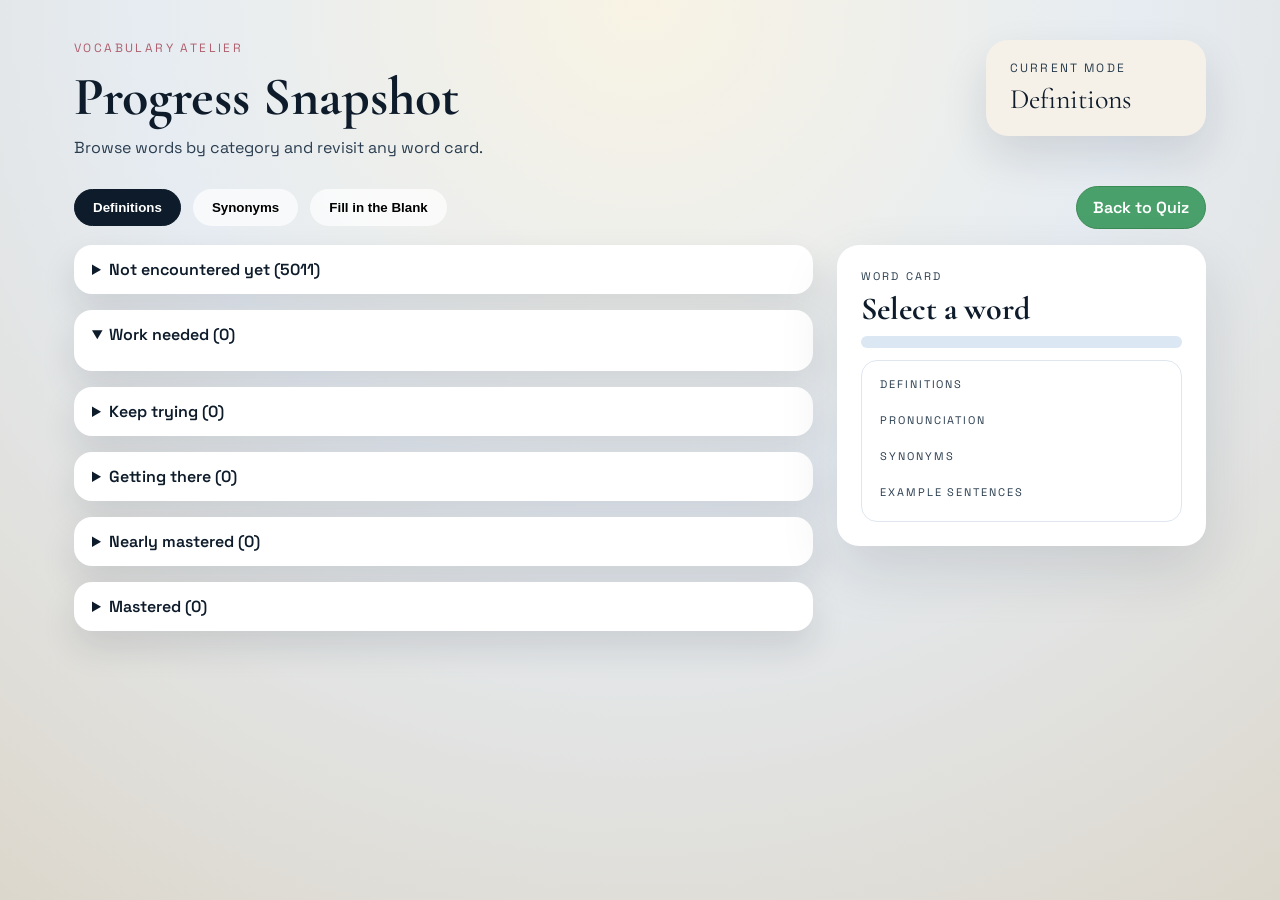
==== progress_snapshot.html @ 0d74e09c "Add pronunciation JSON files and enhance styling for definitions and pronunciations - Created new JS" ====
<!DOCTYPE html>
<html lang="en">
  <head>
    <meta charset="UTF-8" />
    <meta name="viewport" content="width=device-width, initial-scale=1.0" />
    <title>BiblioBuddy Progress Snapshot</title>
    <link rel="apple-touch-icon" sizes="180x180" href="favicon/apple-touch-icon.png">
    <link rel="icon" type="image/png" sizes="32x32" href="favicon/favicon-32x32.png">
    <link rel="icon" type="image/png" sizes="16x16" href="favicon/favicon-16x16.png">
    <link rel="manifest" href="site.webmanifest">
    <link rel="preconnect" href="https://fonts.googleapis.com" />
    <link rel="preconnect" href="https://fonts.gstatic.com" crossorigin />
    <link
      href="https://fonts.googleapis.com/css2?family=Cormorant+Garamond:wght@500;600;700&family=Space+Grotesk:wght@400;500;600&display=swap"
      rel="stylesheet"
    />
    <link rel="stylesheet" href="styles.css" />
  </head>
  <body>
    <div class="app">
      <header class="hero">
        <div>
          <p class="eyebrow">Vocabulary Atelier</p>
          <h1>Progress Snapshot</h1>
          <p class="subtitle">Browse words by category and revisit any word card.</p>
        </div>
        <div class="hero-card">
          <p class="hero-label">Current Mode</p>
          <div id="modeCapsule" class="hero-mode">Definitions</div>
        </div>
      </header>

      <section class="mode-bar">
        <div class="mode-group">
          <button class="mode-button" data-mode="definitions">Definitions</button>
          <button class="mode-button" data-mode="synonyms">Synonyms</button>
          <button class="mode-button" data-mode="fitb">Fill in the Blank</button>
        </div>
        <a href="index.html" class="ghost-button back-button">Back to Quiz</a>
      </section>

      <main class="snapshot-layout">
        <section class="snapshot-column" id="categoryColumn"></section>
        <section class="word-card">
          <p class="question-meta">Word Card</p>
          <h2 id="cardWord">Select a word</h2>
          <div class="question-badge" id="cardPos"></div>
          <section class="answer-details visible" aria-live="polite">
            <div class="answer-grid">
              <div>
                <p class="detail-label">Definitions</p>
                <ol id="cardDefinitions" class="detail-definitions"></ol>
              </div>
              <div class="detail-span">
                <p class="detail-label">Pronunciation</p>
                <div id="cardPronunciation" class="pronunciation-container"></div>
              </div>
              <div class="detail-span">
                <p class="detail-label">Synonyms</p>
                <ul id="cardSynonyms" class="detail-list"></ul>
              </div>
              <div class="detail-span">
                <p class="detail-label">Example sentences</p>
                <ul id="cardSentences" class="detail-list"></ul>
              </div>
            </div>
          </section>
        </section>
      </main>
    </div>

    <script src="progress_snapshot.js"></script>
  </body>
</html>
---- styles.css ----
:root {
  color-scheme: light;
  --ink: #0d1b2a;
  --ink-soft: #2a3d4f;
  --paper: #f5f1e8;
  --gold: #c99b3b;
  --rose: #b05f6d;
  --sage: #c9d2c2;
  --sky: #dbe7f2;
  --shadow: rgba(13, 27, 42, 0.12);
  --radius: 22px;
  --display: "Cormorant Garamond", serif;
  --sans: "Space Grotesk", sans-serif;
}

* {
  box-sizing: border-box;
}

body {
  margin: 0;
  font-family: var(--sans);
  color: var(--ink);
  background: radial-gradient(circle at top, #f8f3e4 0%, #e6ecf2 45%, #dcd7cc 100%);
  min-height: 100vh;
}

.app {
  max-width: 1180px;
  margin: 0 auto;
  padding: 40px 24px 64px;
}

.hero {
  display: flex;
  justify-content: space-between;
  gap: 32px;
  align-items: flex-start;
  margin-bottom: 28px;
}

.eyebrow {
  text-transform: uppercase;
  letter-spacing: 0.2em;
  font-size: 12px;
  color: var(--rose);
  margin: 0 0 8px;
}

h1 {
  font-family: var(--display);
  font-size: 54px;
  margin: 0 0 8px;
}

.subtitle {
  max-width: 420px;
  color: var(--ink-soft);
  margin: 0;
}

.hero-card {
  background: var(--paper);
  padding: 20px 24px;
  border-radius: var(--radius);
  box-shadow: 0 20px 45px var(--shadow);
  min-width: 220px;
}

.hero-label {
  font-size: 12px;
  text-transform: uppercase;
  letter-spacing: 0.18em;
  color: var(--ink-soft);
  margin: 0 0 6px;
}

.hero-mode {
  font-family: var(--display);
  font-size: 28px;
}

.hero-note {
  margin-top: 8px;
  color: var(--rose);
  font-size: 13px;
}

.mode-bar {
  display: flex;
  flex-wrap: wrap;
  gap: 12px;
  margin-bottom: 16px;
  align-items: center;
  justify-content: space-between;
}

.mode-group {
  display: flex;
  flex-wrap: wrap;
  gap: 12px;
}

.mode-actions {
  display: flex;
  gap: 12px;
  align-items: center;
}

.mode-button {
  border: 1px solid transparent;
  padding: 10px 18px;
  border-radius: 999px;
  background: rgba(255, 255, 255, 0.7);
  font-weight: 600;
  cursor: pointer;
  transition: all 0.2s ease;
}
.mode-button:hover,
.mode-button:focus,
.mode-button:active {
  background: rgba(255, 255, 255, 0.7);
}
.mode-button.active {
  background: var(--ink) !important;
  color: #fff;
}

.mode-button.active {
  background: var(--ink);
  color: #fff;
  border-color: var(--ink);
}

.control-bar {
  display: flex;
  justify-content: space-between;
  align-items: center;
  gap: 16px;
  margin-bottom: 28px;
  flex-wrap: wrap;
}

.toggle {
  display: flex;
  gap: 10px;
  align-items: center;
  font-weight: 500;
}

.ghost-button {
  border: 1px solid var(--ink);
  background: #fff;
  padding: 10px 16px;
  border-radius: 999px;
  cursor: pointer;
  font-weight: 600;
}
.ghost-button:hover,
.ghost-button:focus,
.ghost-button:active {
  background: #fff;
}

.settings-button {
  border-color: #7d8da0;
  color: var(--ink);
}

.reset-button {
  border-color: #c94c4c;
  color: #c94c4c;
}

.layout {
  display: grid;
  grid-template-columns: 2fr 1fr;
  gap: 24px;
}

.settings-panel {
  margin-bottom: 28px;
}

.settings-card {
  background: var(--paper);
  border-radius: var(--radius);
  padding: 20px 24px;
  box-shadow: 0 16px 35px var(--shadow);
}

.settings-card h3 {
  margin: 0 0 8px;
  font-family: var(--display);
  font-size: 24px;
}

.settings-note {
  margin: 0 0 16px;
  color: var(--ink-soft);
}

.settings-actions {
  display: flex;
  flex-wrap: wrap;
  gap: 12px;
}

.save-button {
  background: #e6f4ea;
  border: 1px solid #79b78e;
  color: #2d6b43;
  padding: 12px 20px;
  border-radius: 999px;
  cursor: pointer;
  font-weight: 600;
  font-family: var(--sans);
}

.load-button {
  background: #e4f0ff;
  border: 1px solid #7aa7db;
  color: #2e5f96;
  padding: 12px 20px;
  border-radius: 999px;
  cursor: pointer;
  font-weight: 600;
  font-family: var(--sans);
}

.back-button {
  background: #4aa06a; /* green */
  border: 1px solid #3b8b56;
  color: #fff !important; /* ensure visited link doesn't change text color */
  padding: 10px 16px;
  border-radius: 999px;
  text-decoration: none;
  display: inline-flex;
  align-items: center;
  gap: 8px;
  font-weight: 600;
  font-family: var(--sans);
}

.back-button:visited {
  color: #fff !important;
}

.back-button:hover,
.back-button:focus,
.back-button:active {
  filter: brightness(0.95);
  background: #4aa06a;
}


.question-card {
  background: #fff;
  border-radius: var(--radius);
  padding: 28px;
  box-shadow: 0 24px 60px var(--shadow);
  display: flex;
  flex-direction: column;
  gap: 20px;
}

.question-card.correct {
  background: #f1fbf5;
}

.question-card.incorrect {
  background: #fff2f2;
}

.question-header {
  display: flex;
  justify-content: space-between;
  align-items: flex-start;
  gap: 20px;
}

.question-meta {
  text-transform: uppercase;
  letter-spacing: 0.2em;
  font-size: 11px;
  color: var(--ink-soft);
  margin: 0 0 6px;
}

#questionTitle {
  font-family: var(--display);
  font-size: 36px;
  margin: 0;
}

.question-badge {
  padding: 6px 14px;
  border-radius: 999px;
  background: var(--sky);
  font-size: 12px;
  text-transform: uppercase;
  letter-spacing: 0.14em;
  color: var(--ink);
}

.question-prompt {
  font-size: 18px;
  color: var(--ink-soft);
  margin: 0;
}

.options {
  display: grid;
  gap: 12px;
}

.answer-details {
  border-radius: 16px;
  padding: 16px 18px;
  background: rgba(255, 255, 255, 0.8);
  border: 1px solid #dfe6ee;
  display: none;
}

.answer-details.visible {
  display: block;
}

.answer-grid {
  display: grid;
  grid-template-columns: repeat(auto-fit, minmax(200px, 1fr));
  gap: 16px;
}

.detail-span {
  grid-column: 1 / -1;
}

.detail-label {
  text-transform: uppercase;
  letter-spacing: 0.18em;
  font-size: 11px;
  color: var(--ink-soft);
  margin: 0 0 6px;
}

.detail-value {
  margin: 0;
  font-weight: 600;
}

.detail-list {
  margin: 0;
  padding-left: 18px;
  color: var(--ink-soft);
}

.option-button {
  padding: 14px 18px;
  border-radius: 16px;
  border: 1px solid #d7dfe6;
  background: #fff;
  text-align: left;
  cursor: pointer;
  font-size: 16px;
  font-family: var(--sans);
  transition: all 0.2s ease;
   white-space: normal;      /* allow wrapping */
   word-break: break-word;   /* break long words if necessary */
   hyphens: auto;            /* enable hyphenation where supported */
}

.option-button.correct {
  border-color: #2f8f5b;
  background: #e7f7ef;
}

.option-button.incorrect {
  border-color: #c94c4c;
  background: #fce8e8;
}

.question-footer {
  display: flex;
  justify-content: space-between;
  align-items: center;
  gap: 12px;
}

.primary-button {
  padding: 12px 20px;
  border-radius: 999px;
  border: none;
  background: var(--ink);
  color: #fff;
  cursor: pointer;
  font-weight: 600;
}

.primary-button:disabled {
  opacity: 0.5;
  cursor: not-allowed;
}

.feedback {
  margin: 0;
  font-weight: 600;
}

.stats {
  display: flex;
  flex-direction: column;
  gap: 20px;
}

.stats-card {
  background: var(--paper);
  border-radius: var(--radius);
  padding: 22px;
  box-shadow: 0 18px 40px var(--shadow);
}

.stats-link {
  display: block;
  color: inherit;
  text-decoration: none;
  cursor: pointer;
}

.stats-link:hover {
  transform: translateY(-2px);
  box-shadow: 0 20px 45px var(--shadow);
  cursor: pointer;
}

.stats-card h3 {
  margin: 0 0 16px;
  font-family: var(--display);
  font-size: 24px;
}

.stats-grid {
  display: grid;
  gap: 12px;
}

.stats-row {
  display: flex;
  justify-content: space-between;
  font-weight: 500;
}

.stats-row span:first-child {
  text-decoration: underline;
  text-decoration-thickness: 3px;
  text-underline-offset: 6px;
}

.stats-not-encountered span:first-child {
  text-decoration-color: #9aa3ad;
}

.stats-work-needed span:first-child {
  text-decoration-color: #c94c4c;
}

.stats-keep-trying span:first-child {
  text-decoration-color: #e07b39;
}

.stats-getting-there span:first-child {
  text-decoration-color: #e6c34b;
}

.stats-nearly-mastered span:first-child {
  text-decoration-color: #4aa06a;
}

.stats-mastered span:first-child {
  text-decoration-color: #3a76d1;
}

.limit-summary {
  margin: 0 0 12px;
  font-weight: 600;
}

.limit-note {
  margin: 0;
  font-size: 13px;
  color: var(--ink-soft);
}

.review-toggle {
  display: flex;
  gap: 10px;
  align-items: center;
  font-weight: 500;
  margin-top: 16px;
  padding: 10px 12px;
  border: 1px solid #d7dfe6;
  border-radius: 999px;
  background: #fff;
  width: fit-content;
  cursor: pointer;
}

@media (max-width: 980px) {
  .hero {
    flex-direction: column;
  }

  .layout {
    grid-template-columns: 1fr;
  }
}

.snapshot-layout {
  display: grid;
  grid-template-columns: 2fr 1fr;
  gap: 24px;
}

.snapshot-column {
  display: flex;
  flex-direction: column;
  gap: 16px;
}

.category-block {
  background: #fff;
  border-radius: 18px;
  padding: 14px 18px;
  box-shadow: 0 16px 35px var(--shadow);
}

.category-block summary {
  cursor: pointer;
  font-weight: 600;
  background: transparent;
  -webkit-tap-highlight-color: transparent;
}

.category-block summary:focus {
  outline: none;
  background: transparent;
}

.category-block[open] summary {
  background: transparent;
}
.word-list {
  display: flex;
  flex-wrap: wrap;
  gap: 10px;
  margin: 12px 0 0;
  padding: 0;
  list-style: none;
}

.word-chip {
  border: 1px solid #d7dfe6;
  padding: 6px 12px;
  border-radius: 999px;
  background: #fff;
  cursor: pointer;
  font-size: 14px;
  font-family: var(--sans);
}

.word-chip:focus,
.word-chip:active {
  outline: none;
  background: #fff;
}

.word-chip:hover,
.word-chip:focus,
.word-chip:active {
  border-color: var(--ink);
  background: #fff;
}

.word-card {
  background: #fff;
  border-radius: var(--radius);
  padding: 24px;
  box-shadow: 0 24px 60px var(--shadow);
  position: sticky;
  top: 80px; /* leave room for header */
  align-self: start; /* stay at top of column */
  max-height: calc(100vh - 120px); /* allow scrolling within card */
  overflow: auto;
}

.word-card h2 {
  margin: 0 0 8px;
  font-family: var(--display);
  font-size: 32px;
}

.word-card .question-badge {
  margin-bottom: 12px;
}

@media (max-width: 980px) {
  .snapshot-layout {
    grid-template-columns: 1fr;
  }
}

/* Definitions list styling */
.detail-definitions {
  margin: 0;
  padding-left: 0;
  list-style-position: inside;
  color: var(--ink-soft);
}

.detail-definitions li {
  margin-bottom: 6px;
}

/* Pronunciations styling */
.pronunciation-container {
  display: flex;
  flex-direction: column;
  gap: 8px;
}

.pronunciation-item {
  display: flex;
  align-items: center;
  gap: 10px;
  padding: 8px 0;
}

.pronunciation-text {
  font-family: "Courier New", monospace;
  color: var(--ink-soft);
  font-size: 14px;
}

.audio-btn {
  padding: 6px 10px;
  border-radius: 8px;
  border: 1px solid #d7dfe6;
  background: #fff;
  cursor: pointer;
  font-size: 16px;
  transition: all 0.2s ease;
  height: 32px;
  width: 32px;
  display: flex;
  align-items: center;
  justify-content: center;
  flex-shrink: 0;
}

.audio-btn:hover {
  background: #f0f0f0;
  border-color: var(--ink-soft);
}

.audio-btn:active {
  transform: scale(0.95);
}

.pronunciation-empty {
  color: var(--ink-soft);
  font-size: 14px;
  margin: 0;
  font-style: italic;
}

@media (max-width: 640px) {
  h1 {
    font-size: 42px;
  }

  .question-footer {
    flex-direction: column;
    align-items: flex-start;
  }
}
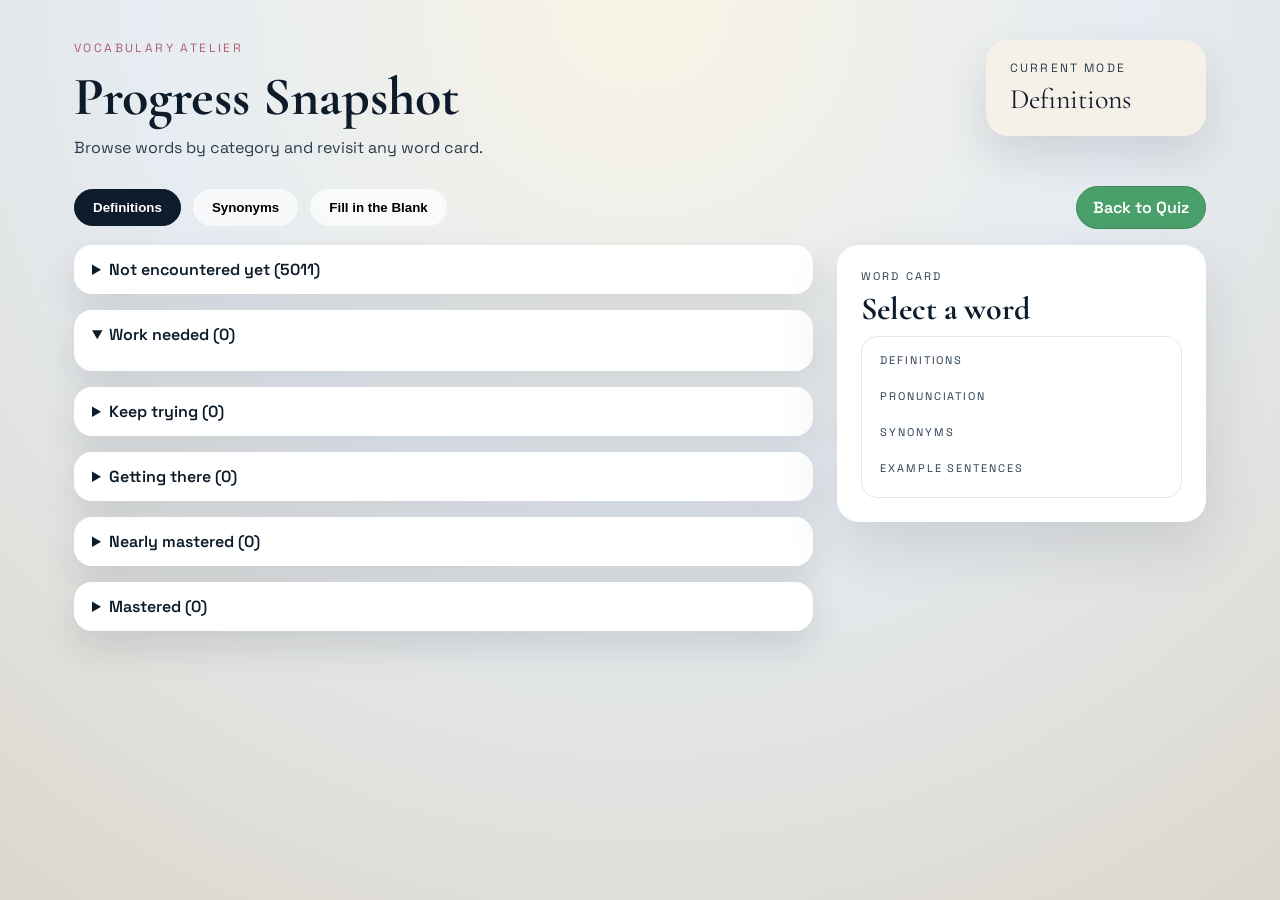
==== commit 4b3d1208: "- Remove redundant pronunciations - Update word card display to organize definitions by PoS - Remove" ====
--- a/progress_snapshot.html
+++ b/progress_snapshot.html
@@ -44,7 +44,6 @@
         <section class="word-card">
           <p class="question-meta">Word Card</p>
           <h2 id="cardWord">Select a word</h2>
-          <div class="question-badge" id="cardPos"></div>
           <section class="answer-details visible" aria-live="polite">
             <div class="answer-grid">
               <div>
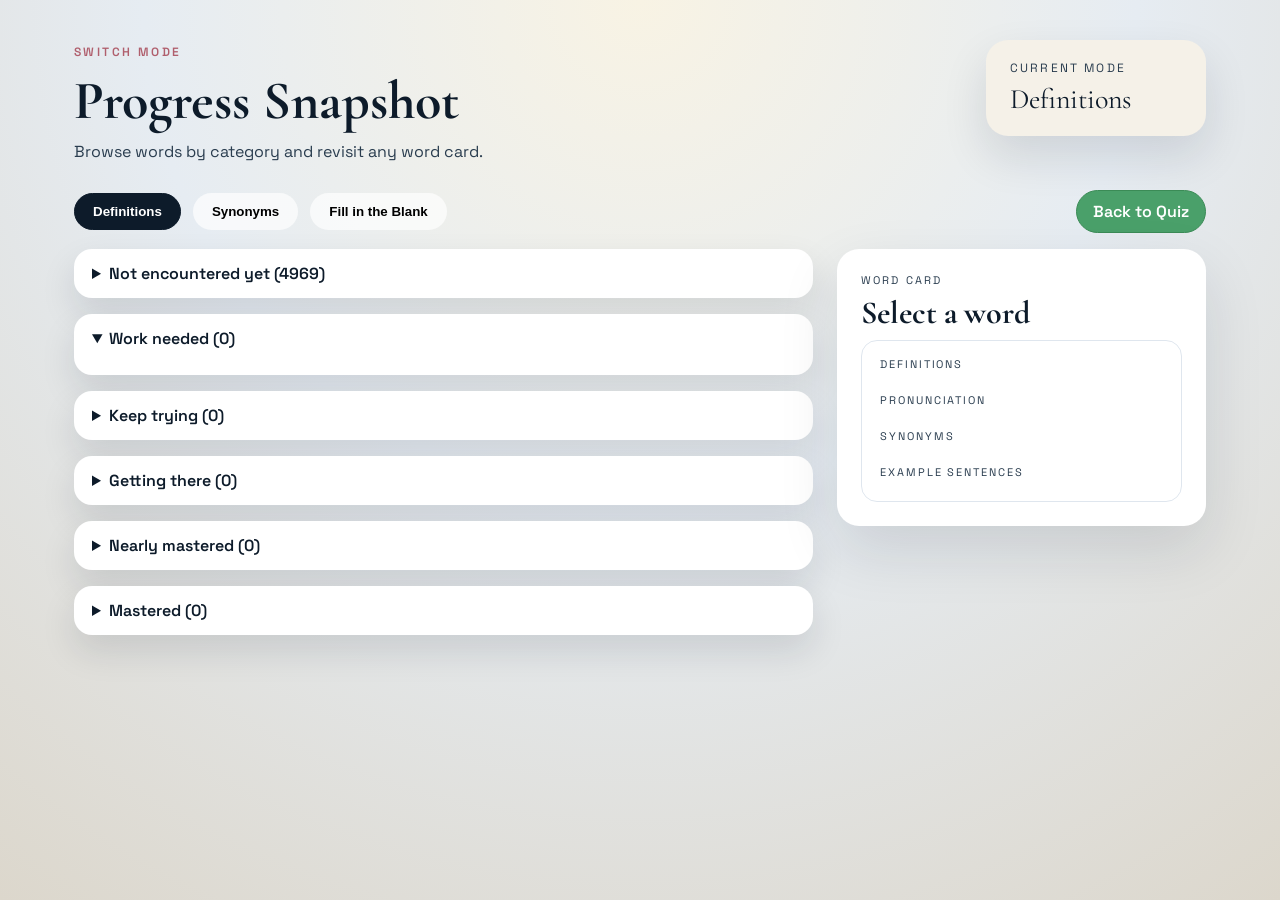
==== commit a4979449: "Add word of the day and word stems CSV files - Created `wordoftheday.csv` with two entries: "clatter" ====
--- a/progress_snapshot.html
+++ b/progress_snapshot.html
@@ -20,7 +20,7 @@
     <div class="app">
       <header class="hero">
         <div>
-          <p class="eyebrow">Vocabulary Atelier</p>
+          <a class="switch-mode-link" href="benbenekbuddy/benbenekbuddy.html">Switch mode</a>
           <h1>Progress Snapshot</h1>
           <p class="subtitle">Browse words by category and revisit any word card.</p>
         </div>
--- a/styles.css
+++ b/styles.css
@@ -47,6 +47,31 @@
   margin: 0 0 8px;
 }
 
+.switch-mode-link {
+  text-transform: uppercase;
+  letter-spacing: 0.2em;
+  font-size: 12px;
+  color: var(--rose);
+  margin: 0 0 8px;
+  text-decoration: none;
+  border: 0;
+  background: transparent;
+  padding: 0;
+  display: inline-block;
+  font-family: var(--sans);
+  font-weight: 600;
+}
+
+.switch-mode-link:visited {
+  color: var(--rose);
+}
+
+.switch-mode-link:hover,
+.switch-mode-link:focus-visible {
+  text-decoration: underline;
+  text-underline-offset: 3px;
+}
+
 h1 {
   font-family: var(--display);
   font-size: 54px;
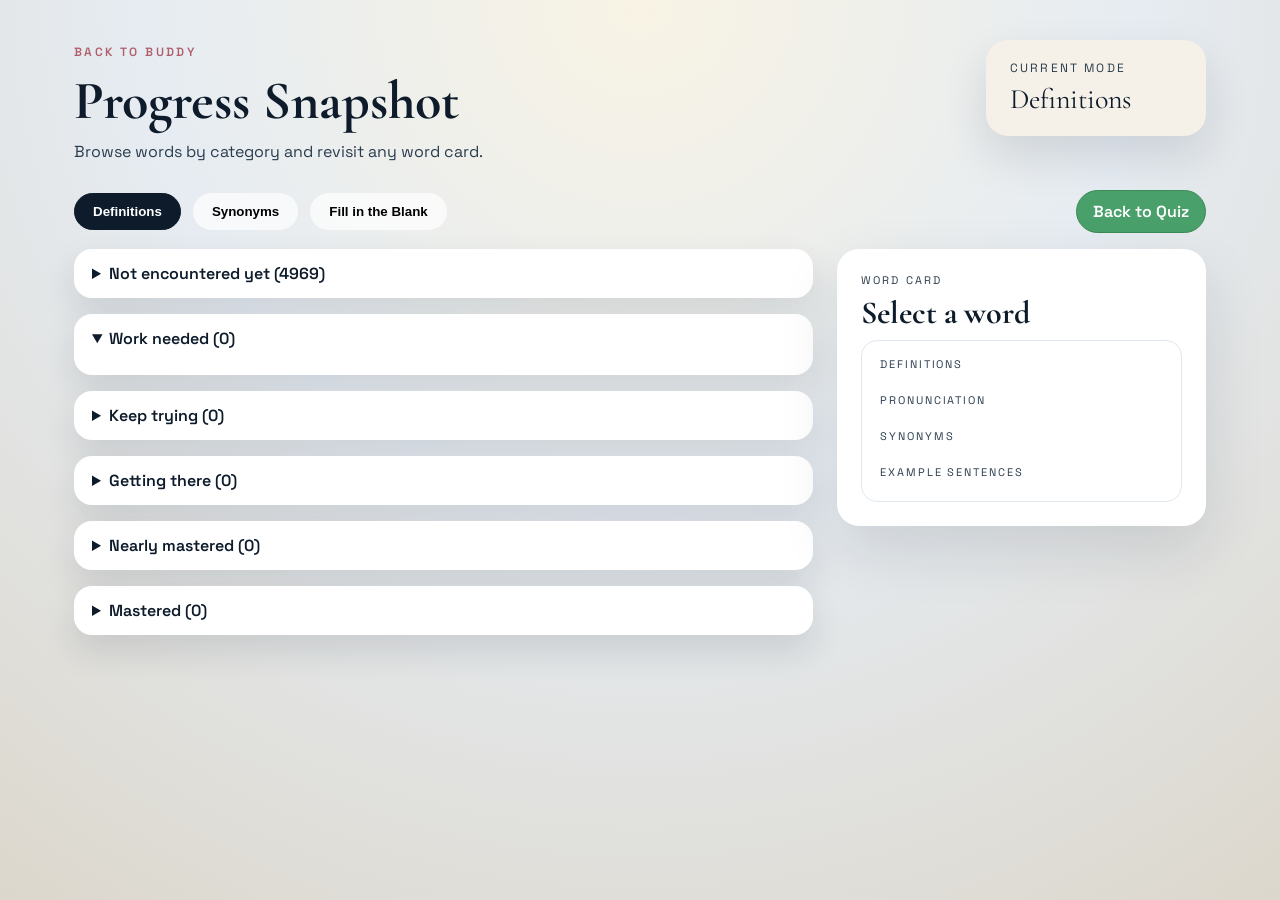
==== commit 97291dd4: "Refactor codebase to be more organized with files. Implemented a one-page solution with to having mu" ====
--- a/progress_snapshot.html
+++ b/progress_snapshot.html
@@ -14,13 +14,14 @@
       href="https://fonts.googleapis.com/css2?family=Cormorant+Garamond:wght@500;600;700&family=Space+Grotesk:wght@400;500;600&display=swap"
       rel="stylesheet"
     />
-    <link rel="stylesheet" href="styles.css" />
+    <link rel="stylesheet" href="shared/css/styles.css" />
+    <link rel="stylesheet" href="shared/css/snapshot.css" />
   </head>
   <body>
     <div class="app">
       <header class="hero">
         <div>
-          <a class="switch-mode-link" href="benbenekbuddy/benbenekbuddy.html">Switch mode</a>
+          <a class="switch-mode-link" href="index.html">Back to Buddy</a>
           <h1>Progress Snapshot</h1>
           <p class="subtitle">Browse words by category and revisit any word card.</p>
         </div>
@@ -68,6 +69,13 @@
       </main>
     </div>
 
+    <script src="shared/js/utils.js"></script>
+    <script src="shared/js/pronunciation.js"></script>
     <script src="progress_snapshot.js"></script>
+    <script>
+      (() => {
+        window.SharedUtils.recolorBiblioText(document.body);
+      })();
+    </script>
   </body>
-</html>
+</html>
--- a/shared/css/styles.css
+++ b/shared/css/styles.css
@@ -0,0 +1,620 @@
+:root {
+  color-scheme: light;
+  --ink: #0d1b2a;
+  --ink-soft: #2a3d4f;
+  --paper: #f5f1e8;
+  --gold: #c99b3b;
+  --rose: #b05f6d;
+  --sage: #c9d2c2;
+  --sky: #dbe7f2;
+  --shadow: rgba(13, 27, 42, 0.12);
+  --radius: 22px;
+  --display: "Cormorant Garamond", serif;
+  --sans: "Space Grotesk", sans-serif;
+}
+
+* {
+  box-sizing: border-box;
+}
+
+body {
+  margin: 0;
+  font-family: var(--sans);
+  color: var(--ink);
+  background: radial-gradient(circle at top, #f8f3e4 0%, #e6ecf2 45%, #dcd7cc 100%);
+  min-height: 100vh;
+}
+
+.app {
+  max-width: 1180px;
+  margin: 0 auto;
+  padding: 40px 24px 64px;
+}
+
+.hero {
+  display: flex;
+  justify-content: space-between;
+  gap: 32px;
+  align-items: flex-start;
+  margin-bottom: 28px;
+}
+
+.eyebrow {
+  text-transform: uppercase;
+  letter-spacing: 0.2em;
+  font-size: 12px;
+  color: var(--rose);
+  margin: 0 0 8px;
+}
+
+.switch-mode-link {
+  text-transform: uppercase;
+  letter-spacing: 0.2em;
+  font-size: 12px;
+  color: var(--rose);
+  margin: 0 0 8px;
+  text-decoration: none;
+  border: 0;
+  background: transparent;
+  padding: 0;
+  display: inline-block;
+  font-family: var(--sans);
+  font-weight: 600;
+}
+
+.switch-mode-link:visited {
+  color: var(--rose);
+}
+
+.switch-mode-link:hover,
+.switch-mode-link:focus-visible {
+  text-decoration: underline;
+  text-underline-offset: 3px;
+}
+
+.biblio-rainbow {
+  font-weight: 700;
+}
+
+h1 {
+  font-family: var(--display);
+  font-size: 54px;
+  margin: 0 0 8px;
+}
+
+.subtitle {
+  max-width: 420px;
+  color: var(--ink-soft);
+  margin: 0;
+}
+
+.hero-card {
+  background: var(--paper);
+  padding: 20px 24px;
+  border-radius: var(--radius);
+  box-shadow: 0 20px 45px var(--shadow);
+  min-width: 220px;
+}
+
+.hero-label {
+  font-size: 12px;
+  text-transform: uppercase;
+  letter-spacing: 0.18em;
+  color: var(--ink-soft);
+  margin: 0 0 6px;
+}
+
+.hero-mode {
+  font-family: var(--display);
+  font-size: 28px;
+}
+
+.hero-note {
+  margin-top: 8px;
+  color: var(--rose);
+  font-size: 13px;
+}
+
+.mode-bar {
+  display: flex;
+  flex-wrap: wrap;
+  gap: 12px;
+  margin-bottom: 16px;
+  align-items: center;
+  justify-content: space-between;
+}
+
+.mode-group {
+  display: flex;
+  flex-wrap: wrap;
+  gap: 12px;
+}
+
+.mode-actions {
+  display: flex;
+  gap: 12px;
+  align-items: center;
+}
+
+.mode-button {
+  border: 1px solid transparent;
+  padding: 10px 18px;
+  border-radius: 999px;
+  background: rgba(255, 255, 255, 0.7);
+  font-weight: 600;
+  cursor: pointer;
+  transition: all 0.2s ease;
+}
+.mode-button:hover,
+.mode-button:focus,
+.mode-button:active {
+  background: rgba(255, 255, 255, 0.7);
+}
+.mode-button.active {
+  background: var(--ink) !important;
+  color: #fff;
+}
+
+.mode-button.active {
+  background: var(--ink);
+  color: #fff;
+  border-color: var(--ink);
+}
+
+.control-bar {
+  display: flex;
+  justify-content: space-between;
+  align-items: center;
+  gap: 16px;
+  margin-bottom: 28px;
+  flex-wrap: wrap;
+}
+
+.toggle {
+  display: flex;
+  gap: 10px;
+  align-items: center;
+  font-weight: 500;
+}
+
+.ghost-button {
+  border: 1px solid var(--ink);
+  background: #fff;
+  padding: 10px 16px;
+  border-radius: 999px;
+  cursor: pointer;
+  font-weight: 600;
+}
+.ghost-button:hover,
+.ghost-button:focus,
+.ghost-button:active {
+  background: #fff;
+}
+
+.settings-button {
+  border-color: #7d8da0;
+  color: var(--ink);
+}
+
+.reset-button {
+  border-color: #c94c4c;
+  color: #c94c4c;
+}
+
+.layout {
+  display: grid;
+  grid-template-columns: 2fr 1fr;
+  gap: 24px;
+}
+
+.settings-panel {
+  margin-bottom: 28px;
+}
+
+.settings-card {
+  background: var(--paper);
+  border-radius: var(--radius);
+  padding: 20px 24px;
+  box-shadow: 0 16px 35px var(--shadow);
+}
+
+.settings-card h3 {
+  margin: 0 0 8px;
+  font-family: var(--display);
+  font-size: 24px;
+}
+
+.settings-note {
+  margin: 0 0 16px;
+  color: var(--ink-soft);
+}
+
+.settings-actions {
+  display: flex;
+  flex-wrap: wrap;
+  gap: 12px;
+}
+
+.save-button {
+  background: #e6f4ea;
+  border: 1px solid #79b78e;
+  color: #2d6b43;
+  padding: 12px 20px;
+  border-radius: 999px;
+  cursor: pointer;
+  font-weight: 600;
+  font-family: var(--sans);
+}
+
+.load-button {
+  background: #e4f0ff;
+  border: 1px solid #7aa7db;
+  color: #2e5f96;
+  padding: 12px 20px;
+  border-radius: 999px;
+  cursor: pointer;
+  font-weight: 600;
+  font-family: var(--sans);
+}
+
+.back-button {
+  background: #4aa06a; /* green */
+  border: 1px solid #3b8b56;
+  color: #fff !important; /* ensure visited link doesn't change text color */
+  padding: 10px 16px;
+  border-radius: 999px;
+  text-decoration: none;
+  display: inline-flex;
+  align-items: center;
+  gap: 8px;
+  font-weight: 600;
+  font-family: var(--sans);
+}
+
+.back-button:visited {
+  color: #fff !important;
+}
+
+.back-button:hover,
+.back-button:focus,
+.back-button:active {
+  filter: brightness(0.95);
+  background: #4aa06a;
+}
+
+
+.question-card {
+  background: #fff;
+  border-radius: var(--radius);
+  padding: 28px;
+  box-shadow: 0 24px 60px var(--shadow);
+  display: flex;
+  flex-direction: column;
+  gap: 20px;
+}
+
+.question-card.correct {
+  background: #f1fbf5;
+}
+
+.question-card.incorrect {
+  background: #fff2f2;
+}
+
+.question-header {
+  display: flex;
+  justify-content: space-between;
+  align-items: flex-start;
+  gap: 20px;
+}
+
+.question-meta {
+  text-transform: uppercase;
+  letter-spacing: 0.2em;
+  font-size: 11px;
+  color: var(--ink-soft);
+  margin: 0 0 6px;
+}
+
+#questionTitle {
+  font-family: var(--display);
+  font-size: 36px;
+  margin: 0;
+}
+
+.question-badge {
+  padding: 6px 14px;
+  border-radius: 999px;
+  background: var(--sky);
+  font-size: 12px;
+  text-transform: uppercase;
+  letter-spacing: 0.14em;
+  color: var(--ink);
+}
+
+.question-prompt {
+  font-size: 18px;
+  color: var(--ink-soft);
+  margin: 0;
+}
+
+.options {
+  display: grid;
+  gap: 12px;
+}
+
+.answer-details {
+  border-radius: 16px;
+  padding: 16px 18px;
+  background: rgba(255, 255, 255, 0.8);
+  border: 1px solid #dfe6ee;
+  display: none;
+}
+
+.answer-details.visible {
+  display: block;
+}
+
+.answer-grid {
+  display: grid;
+  grid-template-columns: repeat(auto-fit, minmax(200px, 1fr));
+  gap: 16px;
+}
+
+.detail-span {
+  grid-column: 1 / -1;
+}
+
+.detail-label {
+  text-transform: uppercase;
+  letter-spacing: 0.18em;
+  font-size: 11px;
+  color: var(--ink-soft);
+  margin: 0 0 6px;
+}
+
+.detail-value {
+  margin: 0;
+  font-weight: 600;
+}
+
+.detail-list {
+  margin: 0;
+  padding-left: 18px;
+  color: var(--ink-soft);
+}
+
+.option-button {
+  padding: 14px 18px;
+  border-radius: 16px;
+  border: 1px solid #d7dfe6;
+  background: #fff;
+  text-align: left;
+  cursor: pointer;
+  font-size: 16px;
+  font-family: var(--sans);
+  transition: all 0.2s ease;
+   white-space: normal;      /* allow wrapping */
+   word-break: break-word;   /* break long words if necessary */
+   hyphens: auto;            /* enable hyphenation where supported */
+}
+
+.option-button.correct {
+  border-color: #2f8f5b;
+  background: #e7f7ef;
+}
+
+.option-button.incorrect {
+  border-color: #c94c4c;
+  background: #fce8e8;
+}
+
+.question-footer {
+  display: flex;
+  justify-content: space-between;
+  align-items: center;
+  gap: 12px;
+}
+
+.primary-button {
+  padding: 12px 20px;
+  border-radius: 999px;
+  border: none;
+  background: var(--ink);
+  color: #fff;
+  cursor: pointer;
+  font-weight: 600;
+}
+
+.primary-button:disabled {
+  opacity: 0.5;
+  cursor: not-allowed;
+}
+
+.feedback {
+  margin: 0;
+  font-weight: 600;
+}
+
+.stats {
+  display: flex;
+  flex-direction: column;
+  gap: 20px;
+}
+
+.stats-card {
+  background: var(--paper);
+  border-radius: var(--radius);
+  padding: 22px;
+  box-shadow: 0 18px 40px var(--shadow);
+}
+
+.stats-link {
+  display: block;
+  color: inherit;
+  text-decoration: none;
+  cursor: pointer;
+}
+
+.stats-link:hover {
+  transform: translateY(-2px);
+  box-shadow: 0 20px 45px var(--shadow);
+  cursor: pointer;
+}
+
+.stats-card h3 {
+  margin: 0 0 16px;
+  font-family: var(--display);
+  font-size: 24px;
+}
+
+.stats-grid {
+  display: grid;
+  gap: 12px;
+}
+
+.stats-row {
+  display: flex;
+  justify-content: space-between;
+  font-weight: 500;
+}
+
+.stats-row span:first-child {
+  text-decoration: underline;
+  text-decoration-thickness: 3px;
+  text-underline-offset: 6px;
+}
+
+.stats-not-encountered span:first-child {
+  text-decoration-color: #9aa3ad;
+}
+
+.stats-work-needed span:first-child {
+  text-decoration-color: #c94c4c;
+}
+
+.stats-keep-trying span:first-child {
+  text-decoration-color: #e07b39;
+}
+
+.stats-getting-there span:first-child {
+  text-decoration-color: #e6c34b;
+}
+
+.stats-nearly-mastered span:first-child {
+  text-decoration-color: #4aa06a;
+}
+
+.stats-mastered span:first-child {
+  text-decoration-color: #3a76d1;
+}
+
+.limit-summary {
+  margin: 0 0 12px;
+  font-weight: 600;
+}
+
+.limit-note {
+  margin: 0;
+  font-size: 13px;
+  color: var(--ink-soft);
+}
+
+.review-toggle {
+  display: flex;
+  gap: 10px;
+  align-items: center;
+  font-weight: 500;
+  margin-top: 16px;
+  padding: 10px 12px;
+  border: 1px solid #d7dfe6;
+  border-radius: 999px;
+  background: #fff;
+  width: fit-content;
+  cursor: pointer;
+}
+
+@media (max-width: 980px) {
+  .hero {
+    flex-direction: column;
+  }
+
+  .layout {
+    grid-template-columns: 1fr;
+  }
+}
+
+/* Definitions list styling */
+.detail-definitions {
+  margin: 0;
+  padding-left: 0;
+  list-style-position: inside;
+  color: var(--ink-soft);
+}
+
+.detail-definitions li {
+  margin-bottom: 6px;
+}
+
+/* Pronunciations styling */
+.pronunciation-container {
+  display: flex;
+  flex-direction: column;
+  gap: 8px;
+}
+
+.pronunciation-item {
+  display: flex;
+  align-items: center;
+  gap: 10px;
+  padding: 8px 0;
+}
+
+.pronunciation-text {
+  font-family: "Courier New", monospace;
+  color: var(--ink-soft);
+  font-size: 14px;
+}
+
+.audio-btn {
+  padding: 6px 10px;
+  border-radius: 8px;
+  border: 1px solid #d7dfe6;
+  background: #fff;
+  cursor: pointer;
+  font-size: 16px;
+  transition: all 0.2s ease;
+  height: 32px;
+  width: 32px;
+  display: flex;
+  align-items: center;
+  justify-content: center;
+  flex-shrink: 0;
+}
+
+.audio-btn:hover {
+  background: #f0f0f0;
+  border-color: var(--ink-soft);
+}
+
+.audio-btn:active {
+  transform: scale(0.95);
+}
+
+.pronunciation-empty {
+  color: var(--ink-soft);
+  font-size: 14px;
+  margin: 0;
+  font-style: italic;
+}
+
+@media (max-width: 640px) {
+  h1 {
+    font-size: 42px;
+  }
+
+  .question-footer {
+    flex-direction: column;
+    align-items: flex-start;
+  }
+}
--- a/shared/css/snapshot.css
+++ b/shared/css/snapshot.css
@@ -0,0 +1,96 @@
+/* Styles specific to the Progress Snapshot page. */
+
+.snapshot-layout {
+  display: grid;
+  grid-template-columns: 2fr 1fr;
+  gap: 24px;
+}
+
+.snapshot-column {
+  display: flex;
+  flex-direction: column;
+  gap: 16px;
+}
+
+.category-block {
+  background: #fff;
+  border-radius: 18px;
+  padding: 14px 18px;
+  box-shadow: 0 16px 35px var(--shadow);
+}
+
+.category-block summary {
+  cursor: pointer;
+  font-weight: 600;
+  background: transparent;
+  -webkit-tap-highlight-color: transparent;
+}
+
+.category-block summary:focus {
+  outline: none;
+  background: transparent;
+}
+
+.category-block[open] summary {
+  background: transparent;
+}
+
+.word-list {
+  display: flex;
+  flex-wrap: wrap;
+  gap: 10px;
+  margin: 12px 0 0;
+  padding: 0;
+  list-style: none;
+}
+
+.word-chip {
+  border: 1px solid #d7dfe6;
+  padding: 6px 12px;
+  border-radius: 999px;
+  background: #fff;
+  cursor: pointer;
+  font-size: 14px;
+  font-family: var(--sans);
+}
+
+.word-chip:focus,
+.word-chip:active {
+  outline: none;
+  background: #fff;
+}
+
+.word-chip:hover,
+.word-chip:focus,
+.word-chip:active {
+  border-color: var(--ink);
+  background: #fff;
+}
+
+.word-card {
+  background: #fff;
+  border-radius: var(--radius);
+  padding: 24px;
+  box-shadow: 0 24px 60px var(--shadow);
+  position: sticky;
+  top: 80px; /* leave room for header */
+  align-self: start; /* stay at top of column */
+  max-height: calc(100vh - 120px); /* allow scrolling within card */
+  overflow: auto;
+}
+
+.word-card h2 {
+  margin: 0 0 8px;
+  font-family: var(--display);
+  font-size: 32px;
+}
+
+.word-card .question-badge {
+  margin-bottom: 12px;
+}
+
+@media (max-width: 980px) {
+  .snapshot-layout {
+    grid-template-columns: 1fr;
+  }
+}
